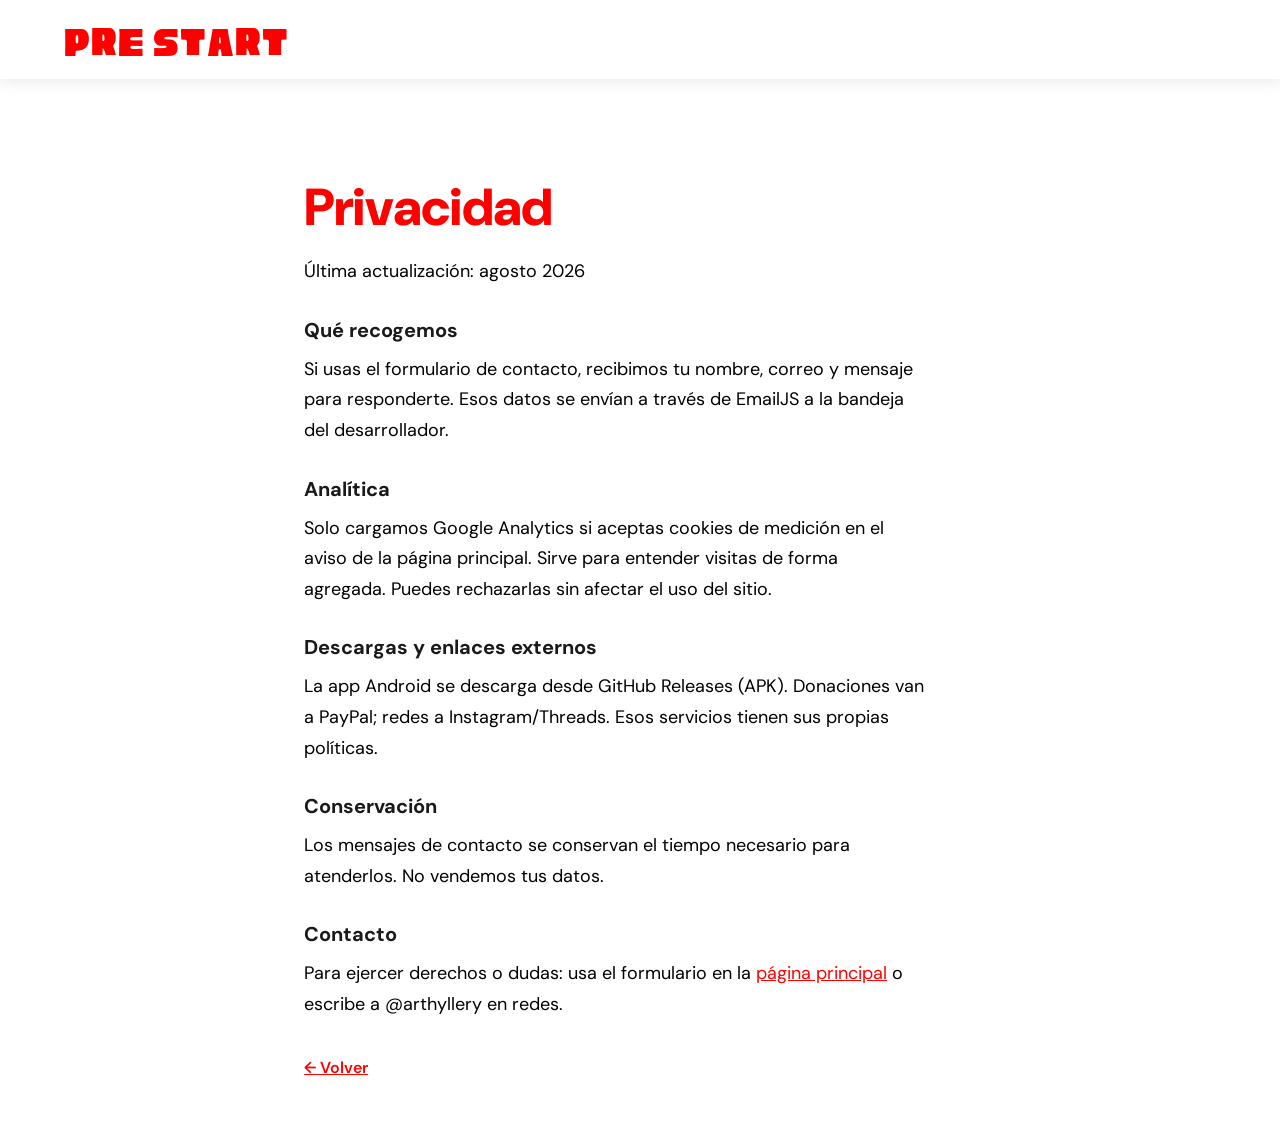
==== privacidad.html @ 5bc61d9f "Cookies Co-authored-by: Cursor <cursoragent@cursor.com>" ====
<!DOCTYPE html>
<html lang="es">
<head>
  <meta charset="UTF-8" />
  <meta name="viewport" content="width=device-width, initial-scale=1.0" />
  <meta name="theme-color" content="#fcfcfc" />
  <meta name="referrer" content="strict-origin-when-cross-origin" />
  <title>Privacidad — Pre Start</title>
  <link rel="preconnect" href="https://fonts.googleapis.com">
  <link rel="shortcut icon" href="favicon (4).ico" type="image/x-icon">
  <link rel="preconnect" href="https://fonts.gstatic.com" crossorigin>
  <link href="https://fonts.googleapis.com/css2?family=DM+Sans:wght@400;500;700;900&display=swap" rel="stylesheet">
  <link rel="stylesheet" href="styles.css" />
</head>
<body>
  <header class="site-header">
    <div class="header-inner">
      <a href="index.html" class="logo" aria-label="Pre Start inicio">Pre Start</a>
    </div>
  </header>

  <main class="section privacy-page">
    <div class="container privacy-content">
      <h1 class="section-title">Privacidad</h1>
      <p class="section-text">Última actualización: agosto 2026</p>

      <h2>Qué recogemos</h2>
      <p class="section-text">Si usas el formulario de contacto, recibimos tu nombre, correo y mensaje para responderte. Esos datos se envían a través de EmailJS a la bandeja del desarrollador.</p>

      <h2>Analítica</h2>
      <p class="section-text">Solo cargamos Google Analytics si aceptas cookies de medición en el aviso de la página principal. Sirve para entender visitas de forma agregada. Puedes rechazarlas sin afectar el uso del sitio.</p>

      <h2>Descargas y enlaces externos</h2>
      <p class="section-text">La app Android se descarga desde GitHub Releases (APK). Donaciones van a PayPal; redes a Instagram/Threads. Esos servicios tienen sus propias políticas.</p>

      <h2>Conservación</h2>
      <p class="section-text">Los mensajes de contacto se conservan el tiempo necesario para atenderlos. No vendemos tus datos.</p>

      <h2>Contacto</h2>
      <p class="section-text">Para ejercer derechos o dudas: usa el formulario en la <a href="index.html#contacto">página principal</a> o escribe a @arthyllery en redes.</p>

      <p class="privacy-back"><a href="index.html">← Volver</a></p>
    </div>
  </main>
</body>
</html>
---- styles.css ----
@font-face {
  font-family: 'Cubao';
  src: url('Cubao_Free_Regular.otf') format('opentype');
  font-weight: normal;
  font-style: normal;
  font-display: swap;
}

:root {
  --red: #ff0000;
  --red-dark: #d60000;
  --red-alt: #fe0000;
  --yellow: #ffdb0c;
  --blue: #2d05db;
  --green: #5fcf09;

  --bg: #ffffff;
  --text: #1a1a1a;
  --text-muted: #555;
  --text-soft: #6b6b6b;
  --border: #e6e6e6;

  --font-brand: "Cubao", "DM Sans", sans-serif;
  --font-heading: "DM Sans", sans-serif;
  --font-body: "DM Sans", sans-serif;
  
  --radius-card: 35px;
  --radius-pill: 999px;
  --max-width: 1200px;
  --header-h: 79px;
}

*,
*::before,
*::after {
  box-sizing: border-box;
}



html {
  overflow-x: hidden;
  scroll-behavior: smooth;
  -webkit-text-size-adjust: 100%;
}

body {
  margin: 0;
  padding: 0;
  background: var(--bg);
  color: var(--text);
  font-family: var(--font-body);
  font-size: 16px;
  line-height: 1.55;
  -webkit-font-smoothing: antialiased;
  -moz-osx-font-smoothing: grayscale;
  overflow-x: hidden;

}

img {
  display: block;
  max-width: 100%;
  height: auto;
}

a {
  color: inherit;
  text-decoration: none;
}

button {
  font-family: inherit;
  cursor: pointer;
  border: 0;
  background: none;
}

.sr-only {
  position: absolute;
  width: 1px;
  height: 1px;
  padding: 0;
  margin: -1px;
  overflow: hidden;
  clip: rect(0, 0, 0, 0);
  white-space: nowrap;
  border: 0;
}

.container {
  width: 100%;
  max-width: var(--max-width);
  margin: 0 auto;
  padding: 0 24px;
}

.logo {
  font-family: var(--font-brand);
  font-size: clamp(32px, 9vw, 42px);
  font-weight: 400;
  letter-spacing: 0.02em;
  margin-top: 6px;
  color: var(--red);
}

.site-header {
  width: 100%;
  position: sticky;
  top: 0;
  z-index: 50;
  height: var(--header-h);
  background: #fff;
  box-shadow: 0 4px 15px rgba(0, 0, 0, 0.08);
}

.header-inner {
  height: 100%;
  max-width: var(--max-width);
  margin: 0 auto;
  padding: 0 24px;
  display: flex;
  align-items: center;
  justify-content: center;
  position: relative;
}

.logo img {
  height: 42px;
  width: auto;
  object-fit: contain;
}

.header-nav {
  display: none;
}

@media (min-width: 900px) {
  .header-inner {
    justify-content: space-between;
  }

  .header-nav {
    display: flex;
    align-items: center;
    gap: 32px;
  }

  .header-nav a {
    font-family: var(--font-heading);
    font-weight: 600;
    font-size: 15px;
    color: var(--text);
    transition: color 0.2s ease;
  }

  .header-nav a:hover {
    color: var(--red);
  }

  .header-nav .nav-cta {
    background: var(--red);
    color: #fff;
    padding: 10px 22px;
    border-radius: var(--radius-pill);
  }

  .header-nav .nav-cta:hover {
    background: var(--red-dark);
    color: #fff;
  }
}

.hero {
  padding: clamp(24px, 5vw, 40px) 0 0;
}

.hero-inner {
  max-width: var(--max-width);
  margin: 0 auto;
  padding: 0 clamp(16px, 4vw, 24px);
  display: flex;
  flex-direction: column;
  gap: clamp(28px, 6vw, 48px);
}

.hero-copy {
  text-align: center;
  width: 100%;
  max-width: 520px;
  margin: 0 auto;
}

.hero-title {
  font-family: var(--font-brand);
  font-weight: 400;
  font-size: clamp(44px, 11vw, 64px);
  line-height: 1;
  letter-spacing: -0.02em;
  color: #000;
  margin: 0 0 24px;
}

.hero-title span {
  display: block;
}

.hero-text {
  font-size: clamp(34px, 10vw, 55px);
  max-width: 520px;
  width: 100%;
  line-height: 1.08;
  margin: 0 auto 28px;
  font-family: var(--font-brand);
}

.btn {
  display: inline-flex;
  align-items: center;
  justify-content: center;
  font-family: var(--font-heading);
  font-weight: 600;
  font-size: clamp(16px, 4vw, 20px);
  letter-spacing: 0.04em;
  transition: transform 0.15s ease, background 0.2s ease, box-shadow 0.2s ease;
  user-select: none;
}

.btn:active {
  transform: scale(0.98);
}

.btn-primary {
  background: var(--red);
  color: #fff;
}

.btn-primary:hover {
  background: var(--red-dark);
}

.btn-pill {
  width: 100%;
  max-width: 277px;
  height: 54px;
  border-radius: var(--radius-pill);
}

.store-badge {
  display: inline-flex;
  align-items: center;
  justify-content: center;
  gap: 8px;
  margin-top: 20px;
  font-family: var(--font-heading);
  font-weight: 400;
  font-size: clamp(15px, 3.8vw, 18px);
  color: var(--text);
}

.store-icon {
  width: 22px;
  height: auto;
  flex-shrink: 0;
}

.apk-trust {
  max-width: 360px;
  margin: 12px auto 0;
  font-size: 13px;
  line-height: 1.4;
  color: var(--text-soft);
  word-break: normal;
}

.apk-install {
  width: 100%;
  max-width: 360px;
  margin: 18px auto 0;
  text-align: left;
  border: 1px solid #f0d0d0;
  border-radius: 16px;
  background: linear-gradient(180deg, #fffafa 0%, #ffffff 100%);
  overflow: hidden;
  transition: border-color 0.2s ease, box-shadow 0.2s ease;
}

.apk-install[open] {
  border-color: #ffc9c9;
  box-shadow: 0 8px 24px rgba(255, 0, 0, 0.06);
}

.apk-install summary {
  display: flex;
  align-items: center;
  justify-content: space-between;
  gap: 12px;
  padding: 14px 16px;
  cursor: pointer;
  list-style: none;
  font-family: var(--font-heading);
  font-weight: 600;
  font-size: 14px;
  color: var(--text);
  user-select: none;
}

.apk-install summary::-webkit-details-marker {
  display: none;
}

.apk-install__chev {
  width: 28px;
  height: 28px;
  border-radius: 50%;
  background: #fff0f0;
  flex-shrink: 0;
  position: relative;
  transition: transform 0.2s ease, background 0.2s ease;
}

.apk-install__chev::before,
.apk-install__chev::after {
  content: "";
  position: absolute;
  top: 50%;
  left: 50%;
  background: var(--red);
  border-radius: 1px;
  transform: translate(-50%, -50%);
}

.apk-install__chev::before {
  width: 12px;
  height: 2px;
}

.apk-install__chev::after {
  width: 2px;
  height: 12px;
  transition: opacity 0.15s ease;
}

.apk-install[open] .apk-install__chev {
  background: var(--red);
  transform: rotate(0deg);
}

.apk-install[open] .apk-install__chev::before,
.apk-install[open] .apk-install__chev::after {
  background: #fff;
}

.apk-install[open] .apk-install__chev::after {
  opacity: 0;
}

.apk-install__body {
  padding: 0 16px 16px;
}

.apk-install__steps {
  list-style: none;
  margin: 0;
  padding: 0;
  display: flex;
  flex-direction: column;
  gap: 10px;
}

.apk-install__steps li {
  display: flex;
  align-items: flex-start;
  gap: 12px;
  margin: 0;
  padding: 12px;
  border-radius: 12px;
  background: #fff;
  border: 1px solid #f3f3f3;
  font-size: 13px;
  line-height: 1.45;
  color: var(--text-muted);
}

.apk-install__num {
  flex-shrink: 0;
  width: 26px;
  height: 26px;
  border-radius: 50%;
  background: var(--red);
  color: #fff;
  font-family: var(--font-heading);
  font-weight: 700;
  font-size: 13px;
  display: inline-flex;
  align-items: center;
  justify-content: center;
}

.phones-showcase {
  display: flex;
  justify-content: center;
  padding: 24px 0 0;
  width: 100%;
}

.phones-card {
  position: relative;
  width: min(100%, 356px);
  aspect-ratio: 356 / 381;
  background: var(--red);
  border-radius: var(--radius-card);
  margin-top: clamp(100px, 28vw, 140px);
}

.phone {
  position: absolute;
  width: 33%;
  aspect-ratio: 117 / 253;
  border-radius: 12px;
  overflow: hidden;
  background: #fff;
  box-shadow: 11px 19px 12.5px rgba(0, 0, 0, 0.25);
}

.phone img {
  width: 100%;
  height: 100%;
  object-fit: cover;
}

.phone-left {
  left: 2%;
  top: -35%;
  transform: rotate(-9.5deg);
}

.phone-center {
  left: 33%;
  top: -30%;
  transform: rotate(1deg);
  z-index: 2;
}

.phone-right {
  right: 2%;
  top: -28%;
  transform: rotate(8deg);
}

.texto-cuadrodos {
  position: relative;
  top: 65%;
  left: 50%;
  transform: translate(-50%, -50%);
  text-align: center;
  font-size: clamp(34px, 11vw, 55px);
  line-height: 1.1;
  margin: 0 auto;
  max-width: 90%;
  color: #fff;
  font-family: var(--font-brand);
}

.section {
  padding: 40px 0;
}

.section-description {
  padding-top: 120px;
  text-align: center;
}

.section-title {
  font-family: var(--font-heading);
  font-weight: 900;
  font-size: clamp(32px, 7vw, 44px);
  line-height: 1.1;
  color: var(--red);
  margin: 0 0 20px;
  letter-spacing: -0.02em;
}

.section-text {
  font-size: 18px;
  line-height: 1.7;
  color: #000;
  margin: 0 auto;
  max-width: 620px;
}

.section-contact {
  text-align: center;
  padding-bottom: 20px;
}

.contact-form {
  position: relative;
  max-width: 356px;
  margin: 40px auto 0;
  display: flex;
  flex-direction: column;
  align-items: center;
  gap: 16px;
}

.form-card {
  width: 100%;
  min-height: 123px;
  border: 1px solid var(--red);
  border-radius: 15px;
  padding: 16px;
  display: flex;
  flex-direction: column;
  gap: 10px;
  background: #fff;
  margin-top: -20px;
}

.form-card input,
.form-card textarea {
  width: 100%;
  font-family: var(--font-body);
  font-size: 14px;
  color: var(--text);
  background: transparent;
  border: 0;
  outline: none;
  padding: 6px 4px;
  resize: none;
}

.form-card input::placeholder,
.form-card textarea::placeholder {
  color: var(--text-soft);
}

.form-card input:focus,
.form-card textarea:focus {
  background: #fff7f7;
  border-radius: 6px;
}

.btn-send {
  width: 100%;
  max-width: 356px;
}

.form-feedback {
  min-height: 20px;
  margin: 0;
  font-size: 13px;
  color: var(--red);
}

.form-feedback.success {
  color: #0a8f2a;
}

.social-row {
  display: flex;
  gap: 15px;
  justify-content: center;
  align-items: center;
  max-width: 356px;
  margin: 16px auto 0;
  flex-wrap: wrap;
}
.social-row p{
  font-weight: 700;
  margin-left: 0;
}

.social-btn {
  height: 54px;
  background: var(--red);
  color: #fff;
  display: inline-flex;
  align-items: center;
  justify-content: center;
  gap: 8px;
  transition: background 0.2s ease, transform 0.15s ease;
}

.social-btn:hover {
  background: var(--red-dark);
}

.social-btn:active {
  transform: scale(0.96);
}

.social-btn--circle {
  width: 54px;
  border-radius: 50%;
}

.social-btn--circle svg {
  width: 22px;
  height: 22px;
  fill: #fff;
}

.social-btn--pill {
  min-width: 116px;
  padding: 0 20px;
  border-radius: var(--radius-pill);
  font-family: var(--font-heading);
  font-weight: 700;
  font-size: 14px;
  letter-spacing: 0.03em;
}
.btn-donate {

  margin-bottom: 18px;
  margin-top: 18px;
}

.social-btn--pill .info-icon {
  width: 20px;
  height: 20px;
}

.btn-loading {
  pointer-events: none;
  opacity: 0.7;
}

/* spinner */
.btn-loading::after {
  content: "";
  width: 18px;
  height: 18px;
  margin-left: 10px;
  border: 2px solid #fff;
  border-top: 2px solid transparent;
  border-radius: 50%;
  display: inline-block;
  animation: spin 0.8s linear infinite;
}

@keyframes spin {
  to {
    transform: rotate(360deg);
  }
}

.hp-field {
  position: absolute;
  left: -10000px;
  top: auto;
  width: 1px;
  height: 1px;
  overflow: hidden;
}

.privacy-check {
  display: flex;
  align-items: flex-start;
  gap: 10px;
  max-width: 356px;
  width: 100%;
  text-align: left;
  font-size: 13px;
  line-height: 1.4;
  color: var(--text-muted);
}

.privacy-check input {
  margin-top: 3px;
  flex-shrink: 0;
}

.privacy-check a {
  color: var(--red);
  text-decoration: underline;
}

.recaptcha-host {
  display: flex;
  justify-content: center;
  width: 100%;
  min-height: 78px;
}

.cookie-consent {
  position: fixed;
  left: 16px;
  right: 16px;
  bottom: 16px;
  z-index: 100;
}

.cookie-consent__inner {
  max-width: 560px;
  margin: 0 auto;
  padding: 18px 20px;
  background: #fff;
  border: 1px solid var(--border);
  border-radius: 16px;
  box-shadow: 0 12px 40px rgba(0, 0, 0, 0.14);
}

.cookie-consent__title {
  margin: 0 0 6px;
  font-family: var(--font-heading);
  font-weight: 700;
  font-size: 16px;
}

.cookie-consent__text {
  margin: 0 0 14px;
  font-size: 13px;
  line-height: 1.45;
  color: var(--text-muted);
}

.cookie-consent__text a {
  color: var(--red);
  text-decoration: underline;
}

.cookie-consent__actions {
  display: flex;
  flex-wrap: wrap;
  gap: 10px;
}

.cookie-btn {
  width: auto;
  min-width: 120px;
  height: 42px;
  max-width: none;
  padding: 0 18px;
  font-size: 14px;
}

.cookie-btn--ghost {
  background: #f3f3f3;
  color: var(--text);
}

.cookie-btn--ghost:hover {
  background: #e8e8e8;
}

.privacy-page {
  padding-top: 48px;
  padding-bottom: 64px;
}

.privacy-content {
  max-width: 720px;
}

.privacy-content h2 {
  margin: 28px 0 8px;
  font-family: var(--font-heading);
  font-size: 20px;
  color: var(--text);
}

.privacy-content .section-text {
  margin-left: 0;
  margin-right: 0;
  text-align: left;
}

.privacy-content a {
  color: var(--red);
  text-decoration: underline;
}

.privacy-back {
  margin-top: 36px;
  font-weight: 600;
}

@media (min-width: 768px) {
  .hero {
    padding: 60px 0 0;
  }

  .hero-inner {
    flex-direction: row;
    align-items: center;
    gap: clamp(40px, 5vw, 64px);
    padding-top: 40px;
    padding-bottom: 40px;
  }

  .hero-copy {
    display: flex;
    flex-direction: column;
    align-items: center;
    flex: 0 1 420px;
    max-width: 420px;
    margin: 0;
  }

  .btn {
    order: 2;
  }

  .store-badge {
    order: 3;
    margin-top: 12px;
  }

  .apk-trust {
    order: 4;
  }

  .apk-install {
    order: 5;
    max-width: 320px;
  }

  .hero-text {
    font-size: clamp(42px, 5vw, 65px);
    margin-left: 0;
    margin-right: 0;
  }

  .phones-showcase {
    flex: 1;
    padding: 0;
    justify-content: flex-end;
    min-width: 0;
  }

  .phones-card {
    width: 100%;
    max-width: 520px;
    aspect-ratio: 520 / 420;
    margin-top: 0;
  }

  .phone {
    width: 28%;
  }

  .phone-left {
    top: -20%;
    left: 6%;
  }

  .phone-center {
    top: -12%;
    left: 36%;
  }

  .phone-right {
    top: -14%;
    right: 6%;
  }

  .section {
    padding: 100px 0 30px;
  }

  .section-description {
    padding-top: 100px;
  }

  .section-description .section-text {
    font-size: 18px;
  }

  .contact-form {
    max-width: 560px;
  }

  .privacy-check {
    max-width: 560px;
  }

  .form-card {
    min-height: 160px;
    padding: 24px;
  }

  .form-card input,
  .form-card textarea {
    font-size: 15px;
    padding: 10px 6px;
  }

  .btn-send {
    max-width: 560px;
  }

  .social-row {
    max-width: 560px;
    justify-content: center;
    gap: 12px;
  }

  .texto-cuadrodos {
    z-index: 3;
    position: relative;
    top: 80%;
    left: 50%;
    transform: translate(-50%, -50%);
    margin: 0;
    max-width: 400px;
    text-align: center;
    font-size: clamp(40px, 4vw, 55px);
  }

  .texto-cuadrodos br {
    display: none;
  }

  .phone {
    z-index: 1;
  }
}

@media (max-width: 380px) {
  .header-inner,
  .container,
  .hero-inner {
    padding-left: 14px;
    padding-right: 14px;
  }

  .btn-pill {
    max-width: 100%;
  }

  .phones-card {
    border-radius: 28px;
  }
}

@media (min-width: 1100px) {
  .hero-title {
    font-size: 72px;
  }

  .hero-copy {
    flex-basis: 460px;
    max-width: 460px;
  }

  .section-title {
    font-size: 52px;
  }
}
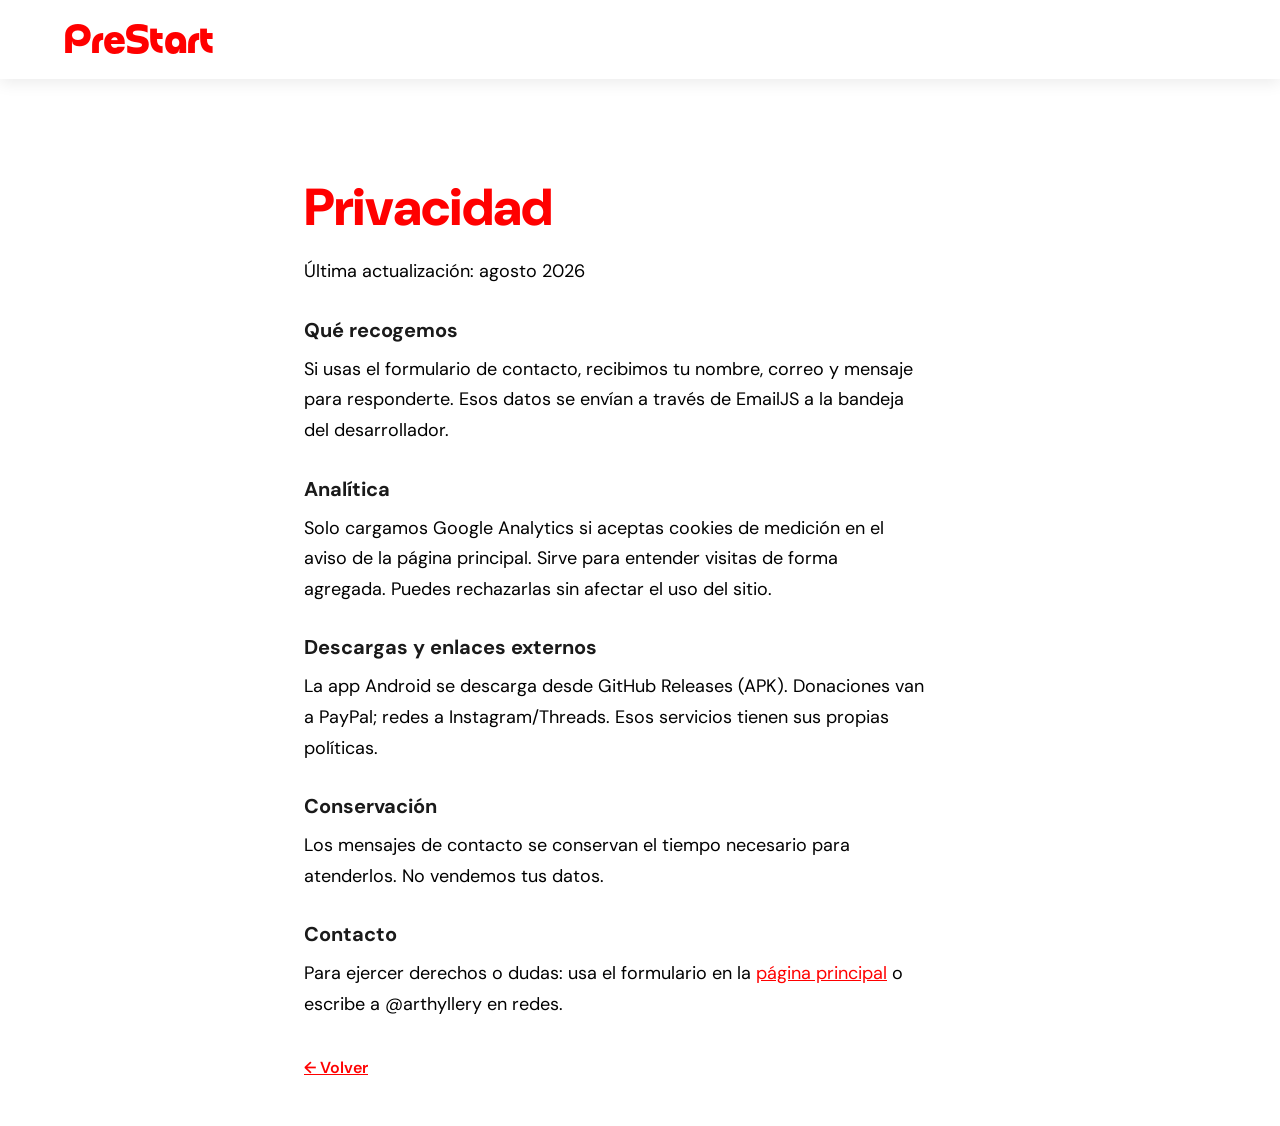
==== commit 9afa40e6: "Refresh screenshots and Qurova logo font" ====
--- a/privacidad.html
+++ b/privacidad.html
@@ -15,7 +15,7 @@
 <body>
   <header class="site-header">
     <div class="header-inner">
-      <a href="index.html" class="logo" aria-label="Pre Start inicio">Pre Start</a>
+      <a href="index.html" class="logo" aria-label="PreStart inicio">PreStart</a>
     </div>
   </header>
 
--- a/styles.css
+++ b/styles.css
@@ -2,6 +2,14 @@
   font-family: 'Cubao';
   src: url('Cubao_Free_Regular.otf') format('opentype');
   font-weight: normal;
+  font-style: normal;
+  font-display: swap;
+}
+
+@font-face {
+  font-family: 'Qurova';
+  src: url('qurova.otf') format('opentype');
+  font-weight: 700;
   font-style: normal;
   font-display: swap;
 }
@@ -21,6 +29,7 @@
   --border: #e6e6e6;
 
   --font-brand: "Cubao", "DM Sans", sans-serif;
+  --font-logo: "Qurova", "DM Sans", sans-serif;
   --font-heading: "DM Sans", sans-serif;
   --font-body: "DM Sans", sans-serif;
   
@@ -96,12 +105,13 @@
 }
 
 .logo {
-  font-family: var(--font-brand);
-  font-size: clamp(32px, 9vw, 42px);
-  font-weight: 400;
-  letter-spacing: 0.02em;
+  font-family: var(--font-logo);
+  font-size: clamp(30px, 8vw, 40px);
+  font-weight: 700;
+  letter-spacing: -0.01em;
   margin-top: 6px;
   color: var(--red);
+  line-height: 1;
 }
 
 .site-header {
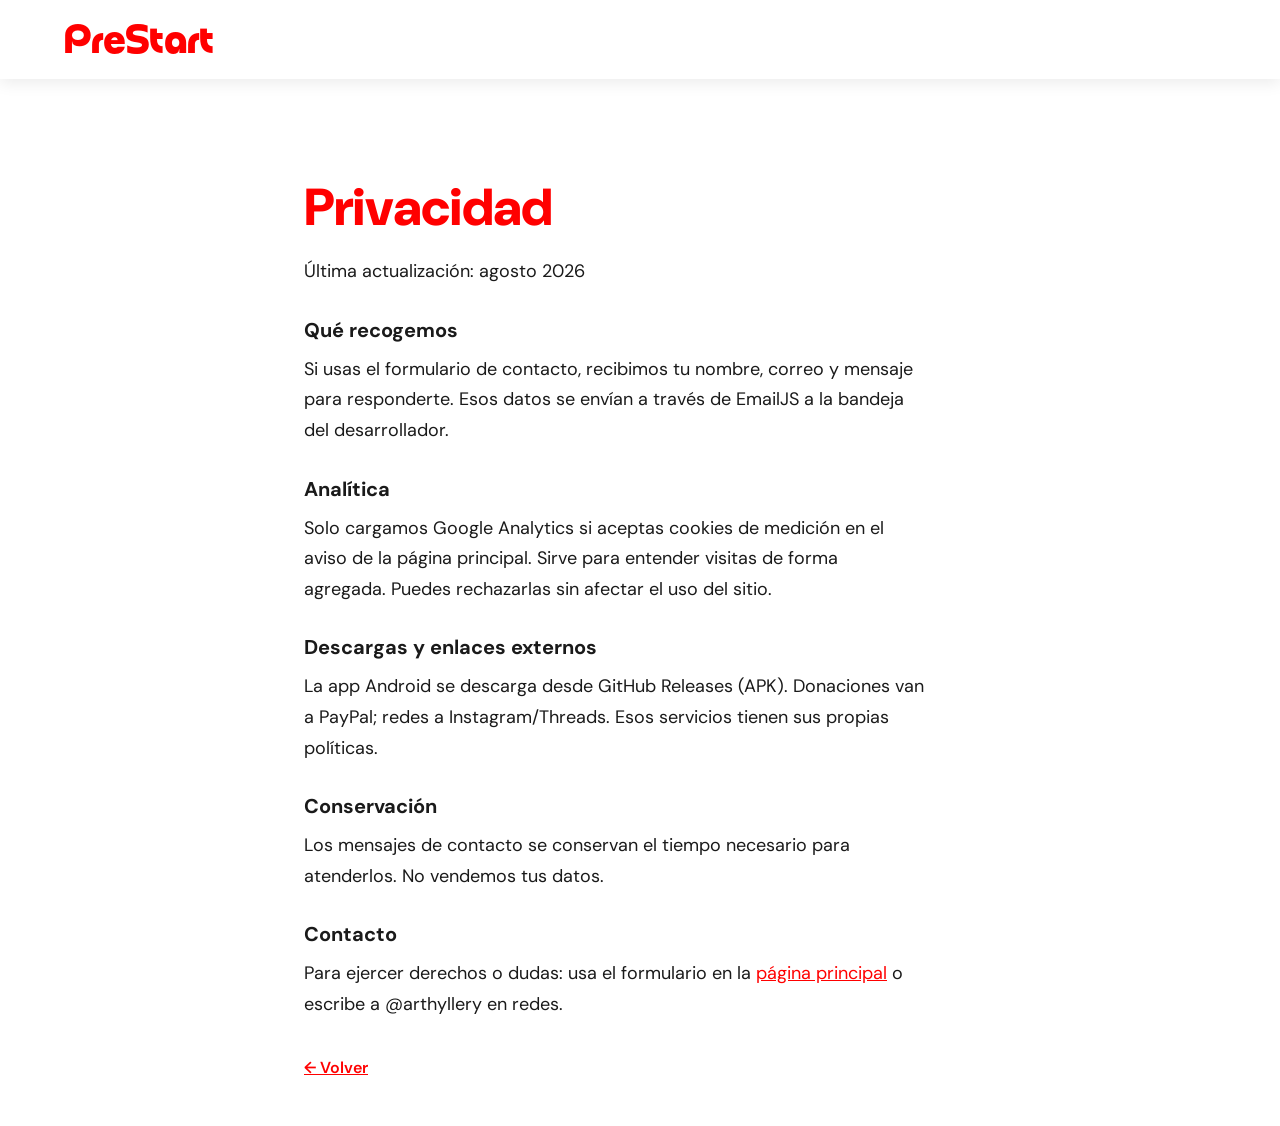
==== commit da0c1fc0: "Add a dark theme that follows the device color scheme." ====
--- a/privacidad.html
+++ b/privacidad.html
@@ -3,7 +3,8 @@
 <head>
   <meta charset="UTF-8" />
   <meta name="viewport" content="width=device-width, initial-scale=1.0" />
-  <meta name="theme-color" content="#fcfcfc" />
+  <meta name="theme-color" content="#fcfcfc" media="(prefers-color-scheme: light)" />
+  <meta name="theme-color" content="#101010" media="(prefers-color-scheme: dark)" />
   <meta name="referrer" content="strict-origin-when-cross-origin" />
   <title>Privacidad — Pre Start</title>
   <link rel="preconnect" href="https://fonts.googleapis.com">
--- a/styles.css
+++ b/styles.css
@@ -23,10 +23,18 @@
   --green: #5fcf09;
 
   --bg: #ffffff;
+  --surface: #ffffff;
+  --surface-soft: #fff7f7;
+  --surface-muted: #f3f3f3;
+  --surface-raised: #ffffff;
   --text: #1a1a1a;
   --text-muted: #555;
   --text-soft: #6b6b6b;
   --border: #e6e6e6;
+  --install-line: #ffd6d6;
+  --header-shadow: 0 4px 15px rgba(0, 0, 0, 0.08);
+  --phone-bg: #ffffff;
+  color-scheme: light;
 
   --font-brand: "Cubao", "DM Sans", sans-serif;
   --font-logo: "Qurova", "DM Sans", sans-serif;
@@ -120,8 +128,8 @@
   top: 0;
   z-index: 50;
   height: var(--header-h);
-  background: #fff;
-  box-shadow: 0 4px 15px rgba(0, 0, 0, 0.08);
+  background: var(--surface);
+  box-shadow: var(--header-shadow);
 }
 
 .header-inner {
@@ -207,7 +215,7 @@
   font-size: clamp(44px, 11vw, 64px);
   line-height: 1;
   letter-spacing: -0.02em;
-  color: #000;
+  color: var(--text);
   margin: 0 0 24px;
 }
 
@@ -284,20 +292,15 @@
 }
 
 .apk-install {
-  width: 100%;
-  max-width: 360px;
-  margin: 18px auto 0;
+  position: relative;
+  z-index: 6;
+  width: 100%;
+  max-width: 277px;
+  margin: 12px auto 0;
   text-align: left;
-  border: 1px solid #f0d0d0;
-  border-radius: 16px;
-  background: linear-gradient(180deg, #fffafa 0%, #ffffff 100%);
-  overflow: hidden;
-  transition: border-color 0.2s ease, box-shadow 0.2s ease;
-}
-
-.apk-install[open] {
-  border-color: #ffc9c9;
-  box-shadow: 0 8px 24px rgba(255, 0, 0, 0.06);
+  border: 0;
+  background: transparent;
+  overflow: visible;
 }
 
 .apk-install summary {
@@ -305,14 +308,19 @@
   align-items: center;
   justify-content: space-between;
   gap: 12px;
-  padding: 14px 16px;
+  height: 54px;
+  padding: 0 8px 0 22px;
+  border-radius: 999px;
+  background: var(--surface);
+  border: 1.5px solid var(--red);
   cursor: pointer;
   list-style: none;
   font-family: var(--font-heading);
   font-weight: 600;
   font-size: 14px;
-  color: var(--text);
+  color: var(--red);
   user-select: none;
+  box-shadow: 0 6px 16px rgba(255, 0, 0, 0.06);
 }
 
 .apk-install summary::-webkit-details-marker {
@@ -323,7 +331,7 @@
   width: 28px;
   height: 28px;
   border-radius: 50%;
-  background: #fff0f0;
+  background: var(--surface-soft);
   flex-shrink: 0;
   position: relative;
   transition: transform 0.2s ease, background 0.2s ease;
@@ -351,14 +359,18 @@
   transition: opacity 0.15s ease;
 }
 
+.apk-install[open] summary {
+  background: var(--red);
+  color: #fff;
+}
+
 .apk-install[open] .apk-install__chev {
-  background: var(--red);
-  transform: rotate(0deg);
+  background: #fff;
 }
 
 .apk-install[open] .apk-install__chev::before,
 .apk-install[open] .apk-install__chev::after {
-  background: #fff;
+  background: var(--red);
 }
 
 .apk-install[open] .apk-install__chev::after {
@@ -366,7 +378,15 @@
 }
 
 .apk-install__body {
-  padding: 0 16px 16px;
+  position: absolute;
+  left: 0;
+  right: 0;
+  top: calc(100% + 10px);
+  padding: 14px;
+  background: var(--surface);
+  border-radius: 28px;
+  border: 1px solid var(--install-line);
+  box-shadow: 0 18px 40px rgba(0, 0, 0, 0.12);
 }
 
 .apk-install__steps {
@@ -383,10 +403,10 @@
   align-items: flex-start;
   gap: 12px;
   margin: 0;
-  padding: 12px;
-  border-radius: 12px;
-  background: #fff;
-  border: 1px solid #f3f3f3;
+  padding: 12px 14px;
+  border-radius: 999px;
+  background: var(--surface-raised);
+  border: 1px solid var(--border);
   font-size: 13px;
   line-height: 1.45;
   color: var(--text-muted);
@@ -412,6 +432,7 @@
   justify-content: center;
   padding: 24px 0 0;
   width: 100%;
+  overflow: visible;
 }
 
 .phones-card {
@@ -421,6 +442,7 @@
   background: var(--red);
   border-radius: var(--radius-card);
   margin-top: clamp(100px, 28vw, 140px);
+  overflow: visible;
 }
 
 .phone {
@@ -429,7 +451,7 @@
   aspect-ratio: 117 / 253;
   border-radius: 12px;
   overflow: hidden;
-  background: #fff;
+  background: var(--phone-bg);
   box-shadow: 11px 19px 12.5px rgba(0, 0, 0, 0.25);
 }
 
@@ -459,17 +481,19 @@
 }
 
 .texto-cuadrodos {
-  position: relative;
-  top: 65%;
-  left: 50%;
-  transform: translate(-50%, -50%);
+  position: absolute;
+  left: 0;
+  right: 0;
+  bottom: 10%;
+  margin: 0;
+  padding: 0 20px;
   text-align: center;
-  font-size: clamp(34px, 11vw, 55px);
-  line-height: 1.1;
-  margin: 0 auto;
-  max-width: 90%;
+  font-size: clamp(30px, 9.5vw, 55px);
+  line-height: 1.15;
+  word-spacing: 0.35em;
   color: #fff;
   font-family: var(--font-brand);
+  z-index: 3;
 }
 
 .section {
@@ -494,7 +518,7 @@
 .section-text {
   font-size: 18px;
   line-height: 1.7;
-  color: #000;
+  color: var(--text);
   margin: 0 auto;
   max-width: 620px;
 }
@@ -523,7 +547,7 @@
   display: flex;
   flex-direction: column;
   gap: 10px;
-  background: #fff;
+  background: var(--surface);
   margin-top: -20px;
 }
 
@@ -547,7 +571,7 @@
 
 .form-card input:focus,
 .form-card textarea:focus {
-  background: #fff7f7;
+  background: var(--surface-soft);
   border-radius: 6px;
 }
 
@@ -705,7 +729,7 @@
   max-width: 560px;
   margin: 0 auto;
   padding: 18px 20px;
-  background: #fff;
+  background: var(--surface);
   border: 1px solid var(--border);
   border-radius: 16px;
   box-shadow: 0 12px 40px rgba(0, 0, 0, 0.14);
@@ -746,12 +770,12 @@
 }
 
 .cookie-btn--ghost {
-  background: #f3f3f3;
+  background: var(--surface-muted);
   color: var(--text);
 }
 
 .cookie-btn--ghost:hover {
-  background: #e8e8e8;
+  background: var(--border);
 }
 
 .privacy-page {
@@ -813,17 +837,17 @@
   }
 
   .store-badge {
+    order: 4;
+    margin-top: 12px;
+  }
+
+  .apk-trust {
+    order: 5;
+  }
+
+  .apk-install {
     order: 3;
     margin-top: 12px;
-  }
-
-  .apk-trust {
-    order: 4;
-  }
-
-  .apk-install {
-    order: 5;
-    max-width: 320px;
   }
 
   .hero-text {
@@ -907,14 +931,8 @@
   }
 
   .texto-cuadrodos {
-    z-index: 3;
-    position: relative;
-    top: 80%;
-    left: 50%;
-    transform: translate(-50%, -50%);
-    margin: 0;
-    max-width: 400px;
-    text-align: center;
+    bottom: 12%;
+    padding: 0 24px;
     font-size: clamp(40px, 4vw, 55px);
   }
 
@@ -958,3 +976,23 @@
     font-size: 52px;
   }
 }
+
+@media (prefers-color-scheme: dark) {
+  :root {
+    color-scheme: dark;
+    --bg: #101010;
+    --surface: #1a1a1a;
+    --surface-soft: #2a1717;
+    --surface-muted: #2a2a2a;
+    --surface-raised: #242424;
+    --text: #f3f3f3;
+    --text-muted: #c8c8c8;
+    --text-soft: #9a9a9a;
+    --border: #333333;
+    --install-line: #5a2424;
+    --header-shadow: 0 4px 18px rgba(0, 0, 0, 0.45);
+    --phone-bg: #0c0c0c;
+    --red: #ff3030;
+    --red-dark: #ff5a5a;
+  }
+}
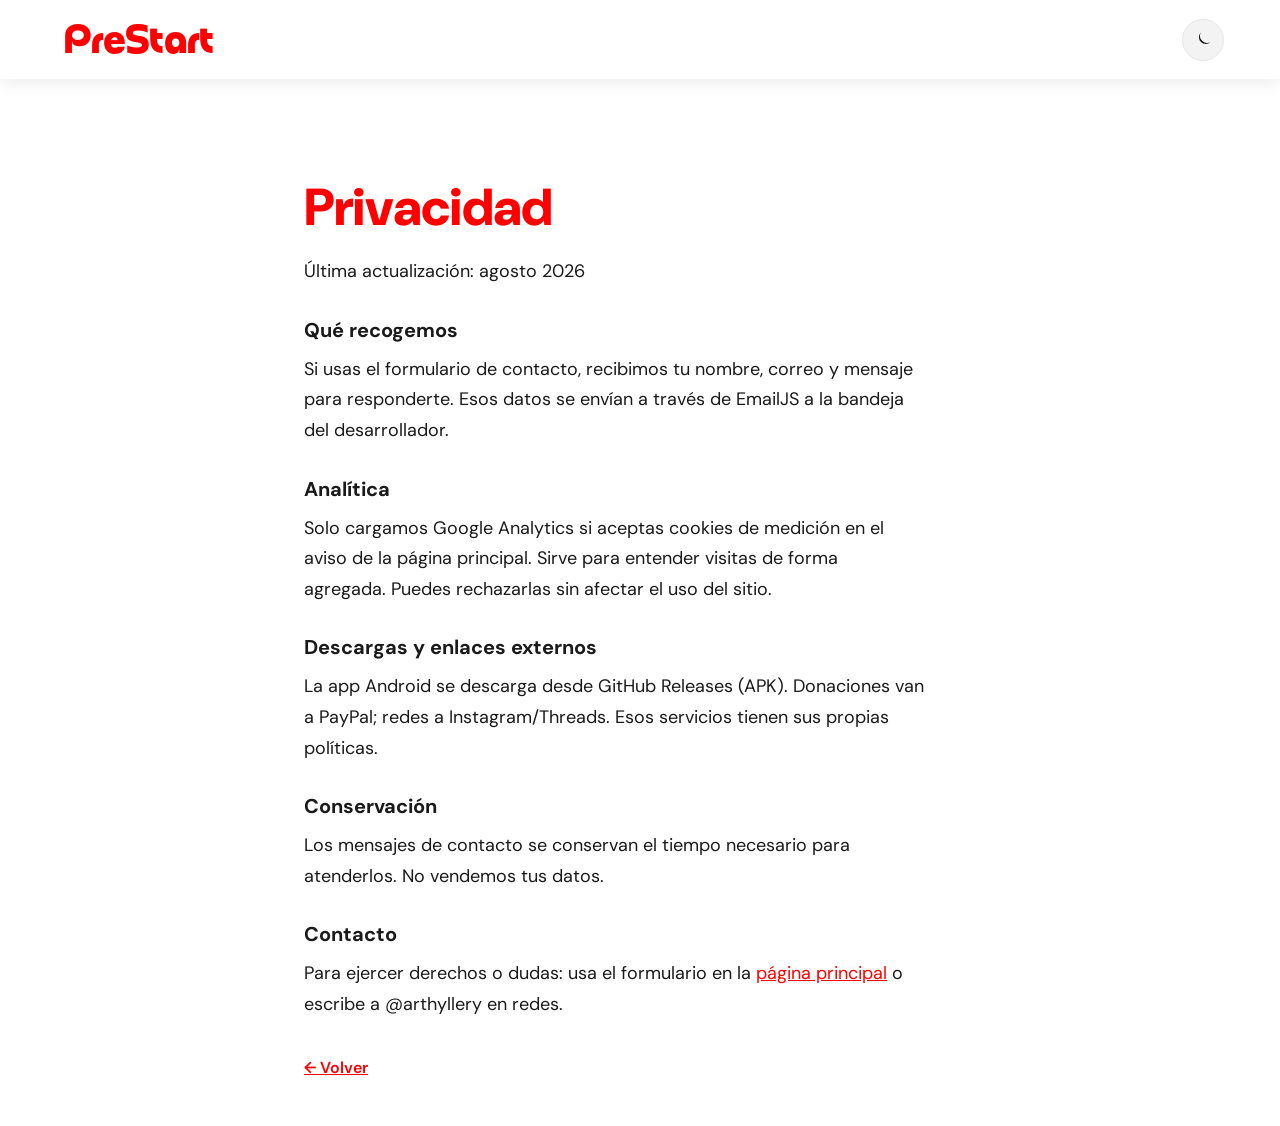
==== commit 0f4514d9: "Add a theme toggle and keep the brand red consistent." ====
--- a/privacidad.html
+++ b/privacidad.html
@@ -12,11 +12,25 @@
   <link rel="preconnect" href="https://fonts.gstatic.com" crossorigin>
   <link href="https://fonts.googleapis.com/css2?family=DM+Sans:wght@400;500;700;900&display=swap" rel="stylesheet">
   <link rel="stylesheet" href="styles.css" />
+  <script>
+    (function () {
+      try {
+        var theme = localStorage.getItem("prestart_theme");
+        if (theme === "dark" || theme === "light") {
+          document.documentElement.setAttribute("data-theme", theme);
+        }
+      } catch (e) {}
+    })();
+  </script>
 </head>
 <body>
   <header class="site-header">
     <div class="header-inner">
       <a href="index.html" class="logo" aria-label="PreStart inicio">PreStart</a>
+      <button type="button" class="theme-toggle" id="themeToggle" aria-label="Cambiar tema">
+        <svg class="icon-moon" viewBox="0 0 24 24" aria-hidden="true"><path d="M21 14.5A8.5 8.5 0 0 1 9.5 3 7 7 0 1 0 21 14.5z" fill="currentColor"/></svg>
+        <svg class="icon-sun" viewBox="0 0 24 24" aria-hidden="true"><path d="M12 4.2V2M12 22v-2.2M4.2 12H2M22 12h-2.2M6.1 6.1 4.6 4.6M19.4 19.4l-1.5-1.5M17.9 6.1l1.5-1.5M4.6 19.4l1.5-1.5" stroke="currentColor" stroke-width="1.8" stroke-linecap="round"/><circle cx="12" cy="12" r="3.4" fill="currentColor"/></svg>
+      </button>
     </div>
   </header>
 
@@ -43,5 +57,6 @@
       <p class="privacy-back"><a href="index.html">← Volver</a></p>
     </div>
   </main>
+  <script src="script.js" defer></script>
 </body>
 </html>
--- a/styles.css
+++ b/styles.css
@@ -149,6 +149,54 @@
   object-fit: contain;
 }
 
+.header-actions {
+  position: absolute;
+  right: 16px;
+  top: 50%;
+  transform: translateY(-50%);
+  display: flex;
+  align-items: center;
+  gap: 18px;
+}
+
+.header-inner > .theme-toggle {
+  position: absolute;
+  right: 16px;
+  top: 50%;
+  transform: translateY(-50%);
+}
+
+.theme-toggle {
+  width: 42px;
+  height: 42px;
+  border-radius: 50%;
+  border: 1px solid var(--border);
+  background: var(--surface-muted);
+  color: var(--text);
+  display: inline-flex;
+  align-items: center;
+  justify-content: center;
+  flex-shrink: 0;
+}
+
+.theme-toggle svg {
+  width: 20px;
+  height: 20px;
+}
+
+.theme-toggle .icon-sun {
+  display: none;
+}
+
+:root[data-theme="dark"] .theme-toggle .icon-moon,
+:root:not([data-theme="light"]) .theme-toggle .icon-sun {
+  display: none;
+}
+
+:root[data-theme="dark"] .theme-toggle .icon-sun {
+  display: block;
+}
+
 .header-nav {
   display: none;
 }
@@ -156,6 +204,11 @@
 @media (min-width: 900px) {
   .header-inner {
     justify-content: space-between;
+  }
+
+  .header-actions {
+    position: static;
+    transform: none;
   }
 
   .header-nav {
@@ -977,8 +1030,24 @@
   }
 }
 
+:root[data-theme="dark"] {
+  color-scheme: dark;
+  --bg: #101010;
+  --surface: #1a1a1a;
+  --surface-soft: #2a1717;
+  --surface-muted: #2a2a2a;
+  --surface-raised: #242424;
+  --text: #f3f3f3;
+  --text-muted: #c8c8c8;
+  --text-soft: #9a9a9a;
+  --border: #333333;
+  --install-line: #5a2424;
+  --header-shadow: 0 4px 18px rgba(0, 0, 0, 0.45);
+  --phone-bg: #0c0c0c;
+}
+
 @media (prefers-color-scheme: dark) {
-  :root {
+  :root:not([data-theme="light"]) {
     color-scheme: dark;
     --bg: #101010;
     --surface: #1a1a1a;
@@ -992,7 +1061,13 @@
     --install-line: #5a2424;
     --header-shadow: 0 4px 18px rgba(0, 0, 0, 0.45);
     --phone-bg: #0c0c0c;
-    --red: #ff3030;
-    --red-dark: #ff5a5a;
-  }
-}
+  }
+
+  :root:not([data-theme="light"]) .theme-toggle .icon-moon {
+    display: none;
+  }
+
+  :root:not([data-theme="light"]) .theme-toggle .icon-sun {
+    display: block;
+  }
+}
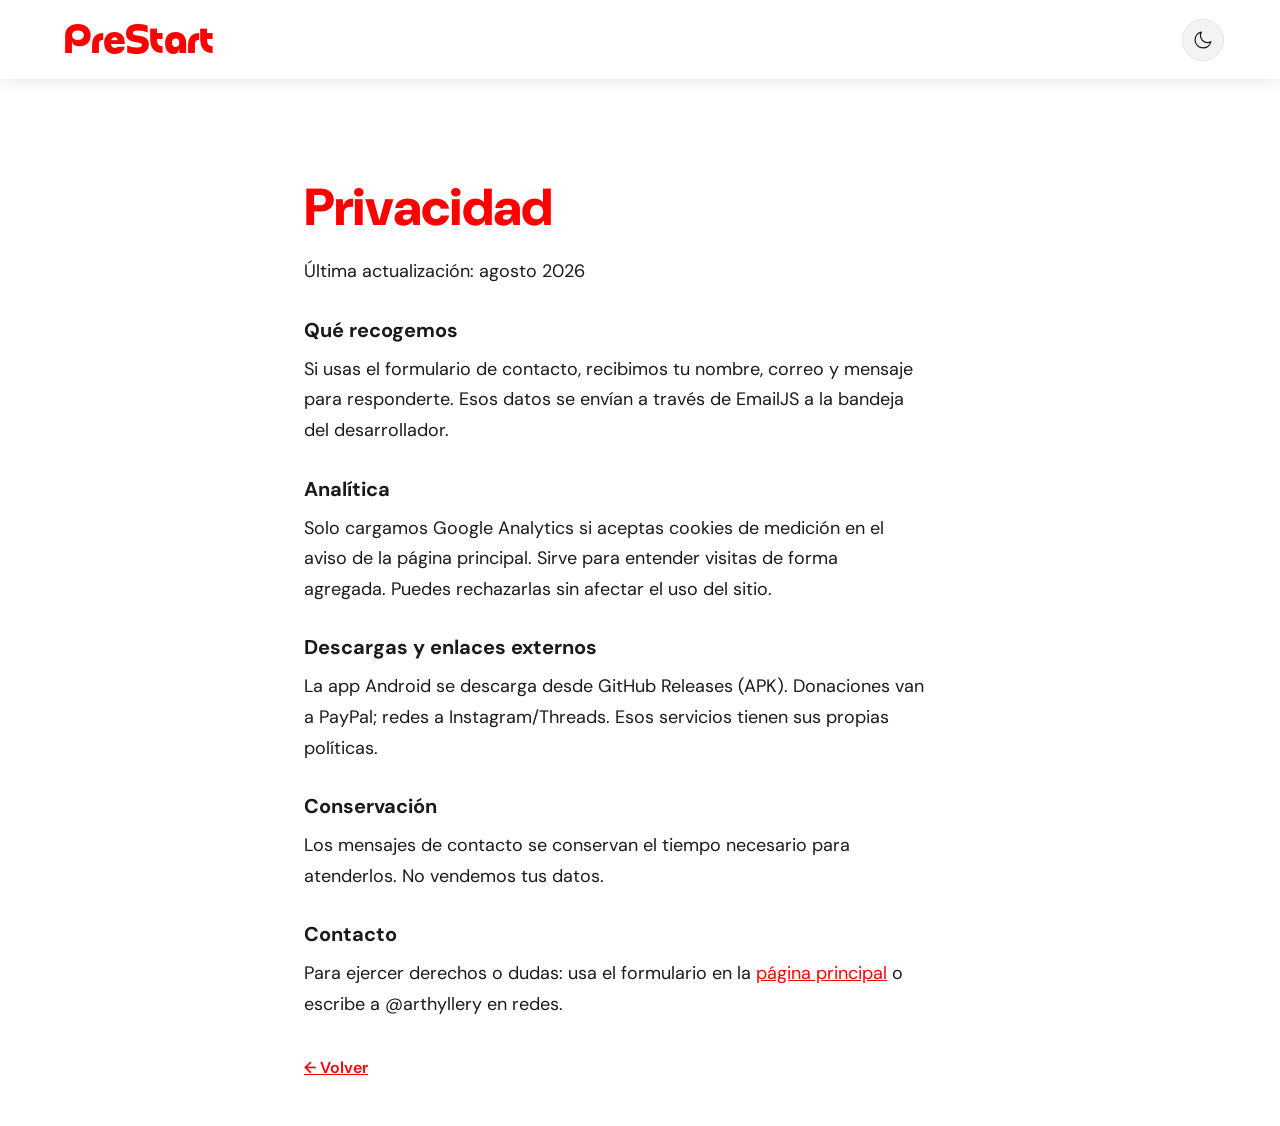
==== commit bf595d64: "Use the app sun and moon icons on the theme toggle." ====
--- a/privacidad.html
+++ b/privacidad.html
@@ -28,8 +28,8 @@
     <div class="header-inner">
       <a href="index.html" class="logo" aria-label="PreStart inicio">PreStart</a>
       <button type="button" class="theme-toggle" id="themeToggle" aria-label="Cambiar tema">
-        <svg class="icon-moon" viewBox="0 0 24 24" aria-hidden="true"><path d="M21 14.5A8.5 8.5 0 0 1 9.5 3 7 7 0 1 0 21 14.5z" fill="currentColor"/></svg>
-        <svg class="icon-sun" viewBox="0 0 24 24" aria-hidden="true"><path d="M12 4.2V2M12 22v-2.2M4.2 12H2M22 12h-2.2M6.1 6.1 4.6 4.6M19.4 19.4l-1.5-1.5M17.9 6.1l1.5-1.5M4.6 19.4l1.5-1.5" stroke="currentColor" stroke-width="1.8" stroke-linecap="round"/><circle cx="12" cy="12" r="3.4" fill="currentColor"/></svg>
+        <svg class="icon-moon" viewBox="0 0 24 24" aria-hidden="true"><path d="M21.5,14.0784C20.3003,14.7189 18.9301,15.0821 17.4751,15.0821C12.7491,15.0821 8.91792,11.2509 8.91792,6.52485C8.91792,5.06986 9.28105,3.69968 9.92163,2.5C5.66765,3.49698 2.5,7.31513 2.5,11.8731C2.5,17.1899 6.8101,21.5 12.1269,21.5C16.6849,21.5 20.503,18.3324 21.5,14.0784Z" fill="none" stroke="currentColor" stroke-width="1.5" stroke-linecap="round" stroke-linejoin="round"/></svg>
+        <svg class="icon-sun" viewBox="0 0 24 24" aria-hidden="true"><path d="M17,12C17,14.7614 14.7614,17 12,17C9.23858,17 7,14.7614 7,12C7,9.23858 9.23858,7 12,7C14.7614,7 17,9.23858 17,12Z" fill="none" stroke="currentColor" stroke-width="1.5"/><path d="M12,2V3.5M12,20.5V22M19.0708,19.0713L18.0101,18.0106M5.98926,5.98926L4.9286,4.9286M22,12H20.5M3.5,12H2M19.0713,4.92871L18.0106,5.98937M5.98975,18.0107L4.92909,19.0714" fill="none" stroke="currentColor" stroke-width="1.5" stroke-linecap="round"/></svg>
       </button>
     </div>
   </header>
